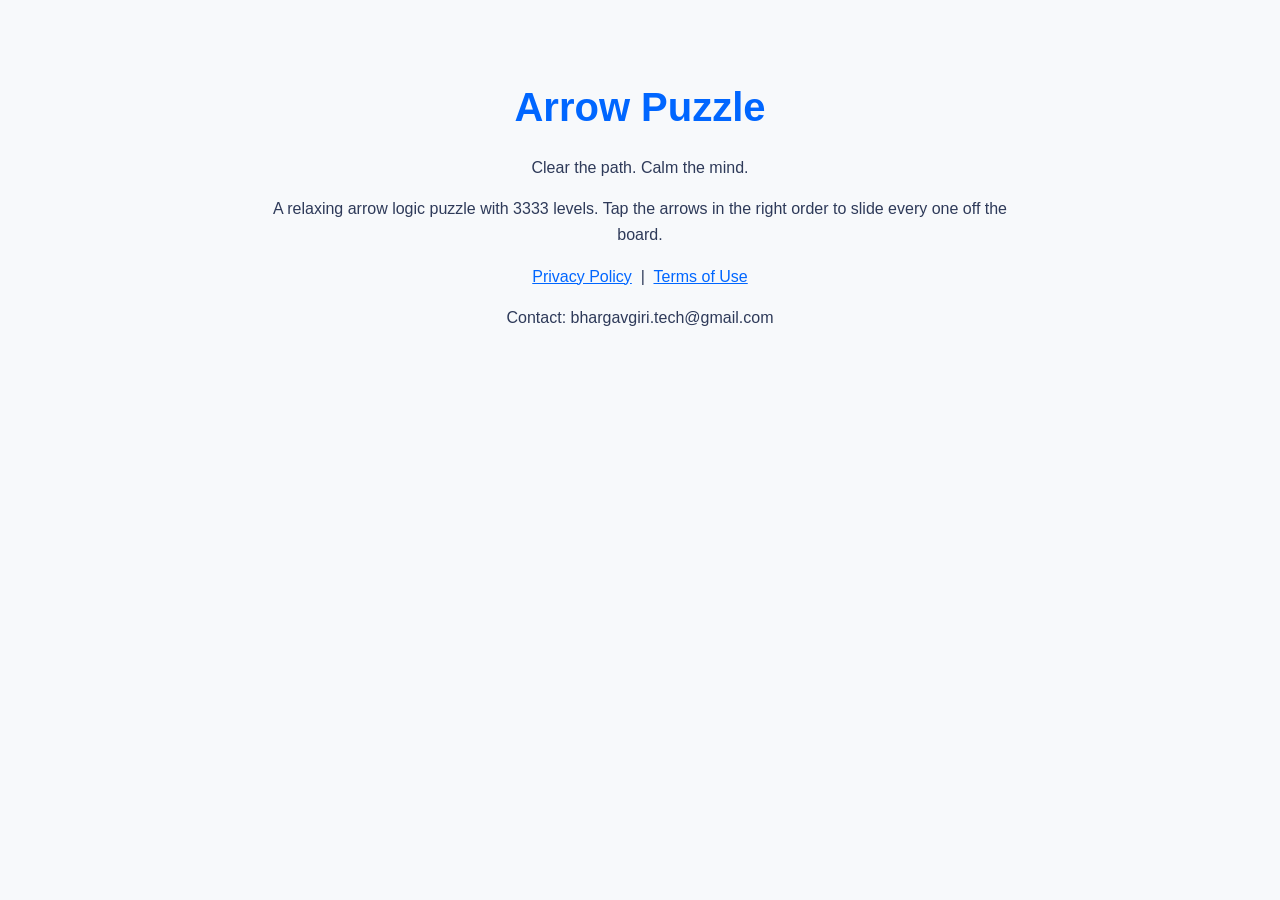
==== index.html @ 563a59a1 "Add Arrow Puzzle website: privacy policy, terms of use, app-ads.txt Co-Authored-By: Claude Opus 5.5 " ====
<!DOCTYPE html>
<html lang="en">
<head>
<meta charset="utf-8">
<meta name="viewport" content="width=device-width, initial-scale=1">
<title>Arrow Puzzle: Escape Maze Game</title>
<style>
  body { font-family: -apple-system, "Segoe UI", Roboto, Arial, sans-serif; max-width: 760px; margin: 0 auto; padding: 48px 16px; line-height: 1.6; color: #2e3a59; background: #f7f9fb; text-align: center; }
  h1 { color: #0066ff; font-size: 40px; margin-bottom: 0; }
  a { color: #0066ff; }
</style>
</head>
<body>
<h1>Arrow Puzzle</h1>
<p>Clear the path. Calm the mind.</p>
<p>A relaxing arrow logic puzzle with 3333 levels. Tap the arrows in the right order to slide every one off the board.</p>
<p><a href="privacy-policy.html">Privacy Policy</a> &nbsp;|&nbsp; <a href="terms.html">Terms of Use</a></p>
<p>Contact: bhargavgiri.tech@gmail.com</p>
</body>
</html>
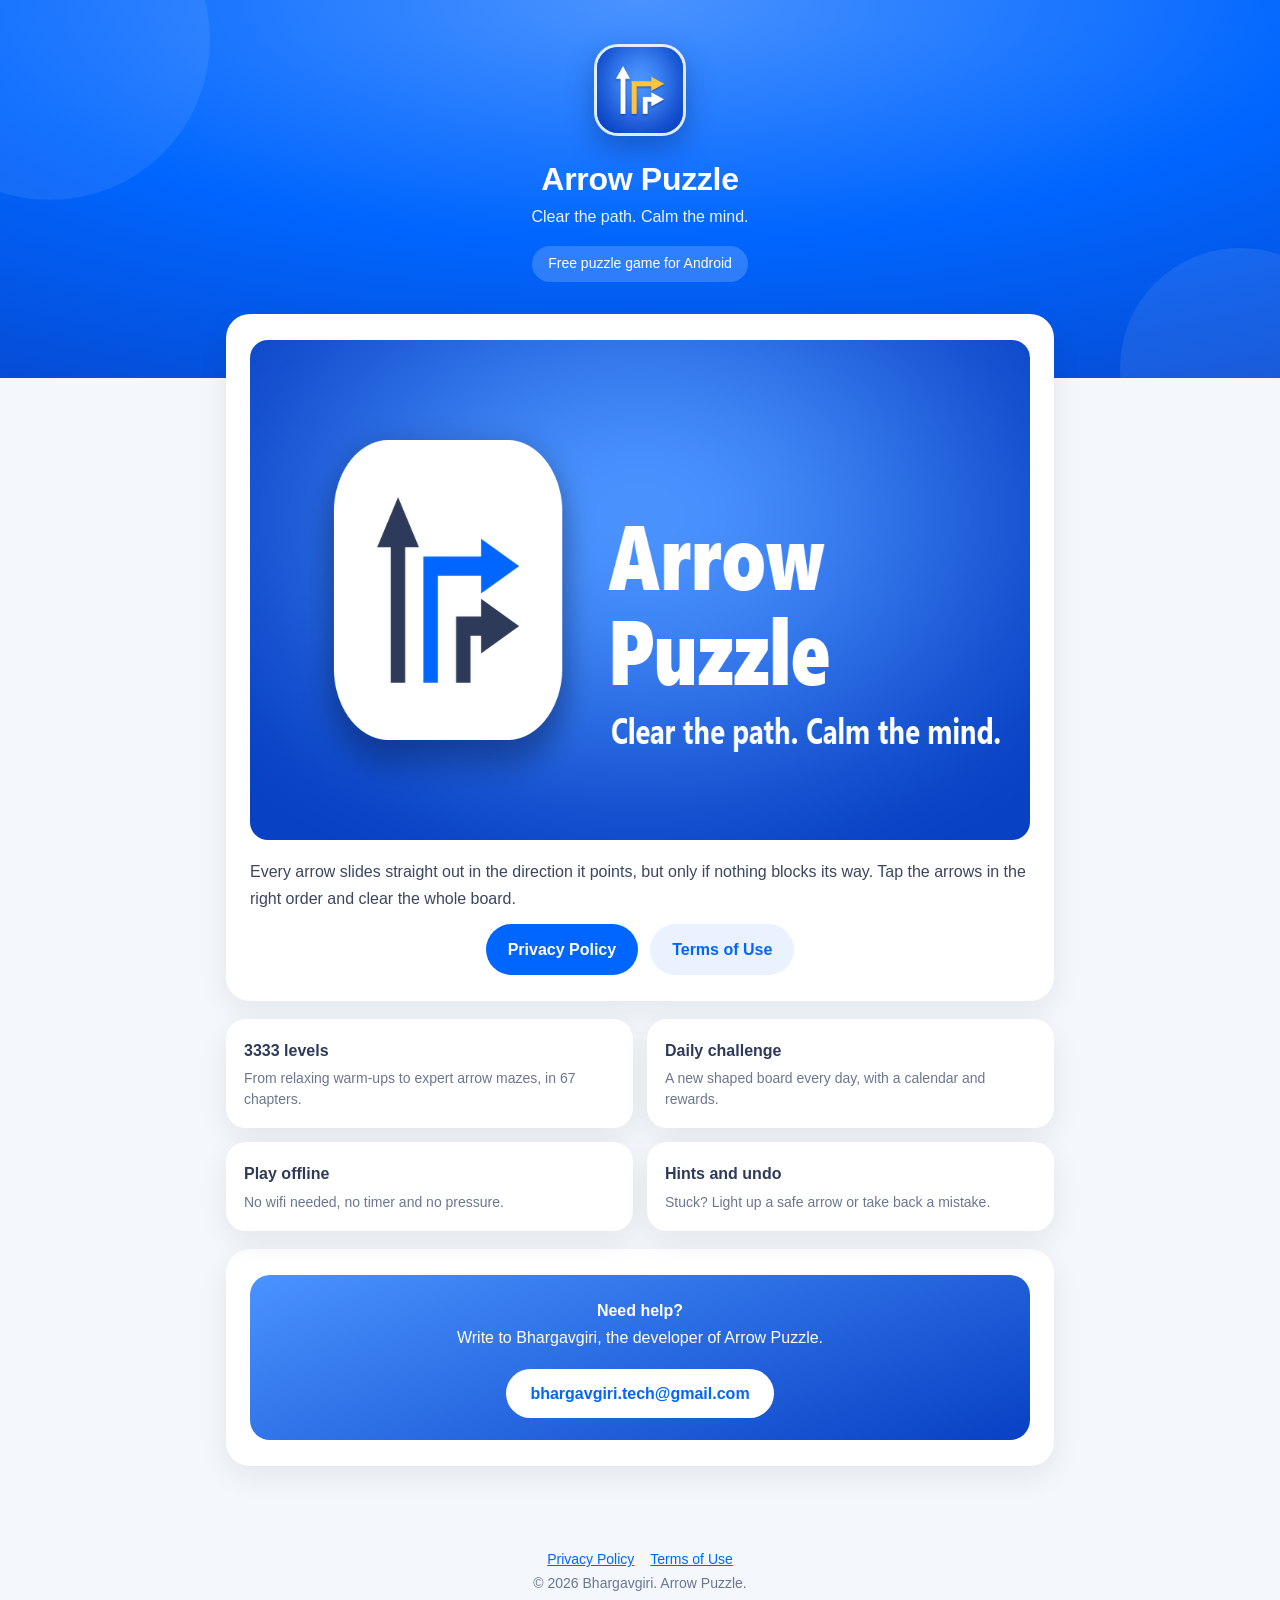
==== commit 2e5b22bc: "Redesign the site: shared styles, highlight cards, section badges, icon Co-Authored-By: Claude Opus " ====
--- a/index.html
+++ b/index.html
@@ -3,18 +3,64 @@
 <head>
 <meta charset="utf-8">
 <meta name="viewport" content="width=device-width, initial-scale=1">
+<meta name="description" content="Arrow Puzzle: a relaxing arrow escape puzzle with 3333 levels. Tap the arrows out in the right order.">
+<meta name="theme-color" content="#0066ff">
 <title>Arrow Puzzle: Escape Maze Game</title>
-<style>
-  body { font-family: -apple-system, "Segoe UI", Roboto, Arial, sans-serif; max-width: 760px; margin: 0 auto; padding: 48px 16px; line-height: 1.6; color: #2e3a59; background: #f7f9fb; text-align: center; }
-  h1 { color: #0066ff; font-size: 40px; margin-bottom: 0; }
-  a { color: #0066ff; }
-</style>
+<link rel="icon" href="icon.png">
+<link rel="stylesheet" href="style.css">
 </head>
 <body>
-<h1>Arrow Puzzle</h1>
-<p>Clear the path. Calm the mind.</p>
-<p>A relaxing arrow logic puzzle with 3333 levels. Tap the arrows in the right order to slide every one off the board.</p>
-<p><a href="privacy-policy.html">Privacy Policy</a> &nbsp;|&nbsp; <a href="terms.html">Terms of Use</a></p>
-<p>Contact: bhargavgiri.tech@gmail.com</p>
+
+<header class="hero">
+  <img class="icon" src="icon.png" alt="Arrow Puzzle icon" width="92" height="92">
+  <h1>Arrow Puzzle</h1>
+  <p>Clear the path. Calm the mind.</p>
+  <span class="pill">Free puzzle game for Android</span>
+</header>
+
+<main>
+
+<div class="card">
+  <img class="feature" src="feature.png" alt="Arrow Puzzle" width="1024" height="500">
+  <p>Every arrow slides straight out in the direction it points, but only if nothing blocks its way. Tap the arrows in the right order and clear the whole board.</p>
+  <div class="actions">
+    <a class="primary" href="privacy-policy.html">Privacy Policy</a>
+    <a href="terms.html">Terms of Use</a>
+  </div>
+</div>
+
+<div class="highlights">
+  <div class="highlight">
+    <h3>3333 levels</h3>
+    <p>From relaxing warm-ups to expert arrow mazes, in 67 chapters.</p>
+  </div>
+  <div class="highlight">
+    <h3>Daily challenge</h3>
+    <p>A new shaped board every day, with a calendar and rewards.</p>
+  </div>
+  <div class="highlight">
+    <h3>Play offline</h3>
+    <p>No wifi needed, no timer and no pressure.</p>
+  </div>
+  <div class="highlight">
+    <h3>Hints and undo</h3>
+    <p>Stuck? Light up a safe arrow or take back a mistake.</p>
+  </div>
+</div>
+
+<div class="card">
+  <div class="contact">
+    <p><strong>Need help?</strong><br>Write to Bhargavgiri, the developer of Arrow Puzzle.</p>
+    <a class="button" href="mailto:bhargavgiri.tech@gmail.com">bhargavgiri.tech@gmail.com</a>
+  </div>
+</div>
+
+</main>
+
+<footer>
+  <a href="privacy-policy.html">Privacy Policy</a><a href="terms.html">Terms of Use</a>
+  <p>&copy; 2026 Bhargavgiri. Arrow Puzzle.</p>
+</footer>
+
 </body>
 </html>
--- a/style.css
+++ b/style.css
@@ -0,0 +1,204 @@
+:root {
+  --blue: #0066ff;
+  --blue-dark: #0841c4;
+  --blue-light: #4a93ff;
+  --navy: #2e3a59;
+  --text: #3b465f;
+  --muted: #6b7690;
+  --bg: #f4f7fb;
+  --card: #ffffff;
+  --line: #e1e7f0;
+  --soft: #eaf2ff;
+  --gold: #ffc53d;
+}
+
+* { box-sizing: border-box; }
+html { scroll-behavior: smooth; }
+
+body {
+  margin: 0;
+  font-family: -apple-system, "Segoe UI", Roboto, Helvetica, Arial, sans-serif;
+  font-size: 16px;
+  line-height: 1.7;
+  color: var(--text);
+  background: var(--bg);
+}
+
+a { color: var(--blue); }
+
+/* ---------- Hero ---------- */
+.hero {
+  position: relative;
+  overflow: hidden;
+  background: radial-gradient(120% 140% at 50% 0%, var(--blue-light) 0%, var(--blue) 45%, var(--blue-dark) 100%);
+  color: #fff;
+  text-align: center;
+  padding: 44px 16px 96px;
+}
+
+.hero::before, .hero::after {
+  content: "";
+  position: absolute;
+  border-radius: 50%;
+  background: rgba(255, 255, 255, .08);
+}
+.hero::before { width: 320px; height: 320px; left: -110px; top: -120px; }
+.hero::after { width: 240px; height: 240px; right: -80px; bottom: -110px; }
+
+.hero .icon {
+  width: 92px;
+  height: 92px;
+  border-radius: 24px;
+  box-shadow: 0 12px 28px rgba(4, 30, 100, .35);
+  border: 3px solid rgba(255, 255, 255, .85);
+  position: relative;
+}
+.hero h1 { margin: 16px 0 4px; font-size: 32px; line-height: 1.2; letter-spacing: -.3px; position: relative; }
+.hero p { margin: 0; color: #fff; opacity: .92; position: relative; }
+
+.pill {
+  display: inline-block;
+  margin-top: 16px;
+  padding: 6px 16px;
+  border-radius: 999px;
+  background: rgba(255, 255, 255, .18);
+  color: #fff;
+  font-size: 14px;
+  position: relative;
+}
+
+/* ---------- Layout ---------- */
+main { max-width: 860px; margin: -64px auto 0; padding: 0 16px 56px; position: relative; }
+
+.card {
+  background: var(--card);
+  border-radius: 24px;
+  padding: 26px 24px;
+  box-shadow: 0 10px 30px rgba(27, 36, 56, .08);
+  margin-bottom: 18px;
+}
+
+/* ---------- Highlights ---------- */
+.highlights { display: grid; grid-template-columns: repeat(2, 1fr); gap: 14px; margin-bottom: 18px; }
+.highlight {
+  background: var(--card);
+  border-radius: 20px;
+  padding: 18px;
+  box-shadow: 0 10px 30px rgba(27, 36, 56, .08);
+}
+.highlight .badge {
+  width: 44px;
+  height: 44px;
+  border-radius: 14px;
+  background: var(--soft);
+  color: var(--blue);
+  display: flex;
+  align-items: center;
+  justify-content: center;
+  margin-bottom: 10px;
+}
+.highlight .badge svg { width: 24px; height: 24px; }
+.highlight h3 { margin: 0 0 4px; font-size: 16px; color: var(--navy); }
+.highlight p { margin: 0; font-size: 14px; line-height: 1.5; color: var(--muted); }
+
+/* ---------- Contents ---------- */
+.toc { display: flex; flex-wrap: wrap; gap: 8px; margin: 4px 0 0; padding: 0; list-style: none; }
+.toc a {
+  display: block;
+  padding: 6px 14px;
+  border-radius: 999px;
+  background: var(--soft);
+  color: var(--blue);
+  font-size: 14px;
+  text-decoration: none;
+}
+.toc a:hover { background: var(--blue); color: #fff; }
+
+/* ---------- Sections ---------- */
+section { padding-top: 6px; scroll-margin-top: 16px; }
+section + section { margin-top: 26px; padding-top: 26px; border-top: 1px solid var(--line); }
+
+h2 {
+  display: flex;
+  align-items: center;
+  gap: 12px;
+  margin: 0 0 10px;
+  font-size: 20px;
+  line-height: 1.3;
+  color: var(--navy);
+}
+h2 .num {
+  flex: 0 0 auto;
+  width: 34px;
+  height: 34px;
+  border-radius: 11px;
+  background: linear-gradient(160deg, var(--blue-light), var(--blue-dark));
+  color: #fff;
+  font-size: 15px;
+  display: flex;
+  align-items: center;
+  justify-content: center;
+}
+
+p { margin: 0 0 12px; }
+ul { margin: 0 0 12px; padding-left: 22px; }
+li { margin-bottom: 6px; }
+li::marker { color: var(--blue); }
+
+.note {
+  background: var(--soft);
+  border-left: 4px solid var(--blue);
+  border-radius: 12px;
+  padding: 12px 16px;
+  margin: 12px 0;
+}
+.note p:last-child { margin-bottom: 0; }
+
+.table-wrap { overflow-x: auto; margin: 12px 0; border: 1px solid var(--line); border-radius: 14px; }
+table { border-collapse: collapse; width: 100%; font-size: 15px; }
+th, td { padding: 11px 14px; text-align: left; vertical-align: top; border-bottom: 1px solid var(--line); }
+tr:last-child td { border-bottom: 0; }
+th { background: var(--soft); color: var(--navy); font-weight: 600; }
+
+.contact {
+  background: linear-gradient(160deg, var(--blue-light), var(--blue-dark));
+  color: #fff;
+  border-radius: 20px;
+  padding: 22px;
+  text-align: center;
+}
+.contact p { color: #fff; }
+.contact a.button {
+  display: inline-block;
+  margin-top: 6px;
+  padding: 11px 24px;
+  border-radius: 999px;
+  background: #fff;
+  color: var(--blue);
+  font-weight: 600;
+  text-decoration: none;
+}
+
+.meta { color: var(--muted); font-size: 14px; }
+
+footer { text-align: center; color: var(--muted); font-size: 14px; padding: 8px 16px 40px; }
+footer a { margin: 0 8px; }
+
+/* ---------- Home page ---------- */
+.actions { display: flex; flex-wrap: wrap; gap: 12px; justify-content: center; margin-top: 8px; }
+.actions a {
+  padding: 12px 22px;
+  border-radius: 999px;
+  background: var(--soft);
+  color: var(--blue);
+  font-weight: 600;
+  text-decoration: none;
+}
+.actions a.primary { background: var(--blue); color: #fff; }
+.feature { width: 100%; border-radius: 18px; display: block; margin-bottom: 18px; }
+
+@media (max-width: 560px) {
+  .highlights { grid-template-columns: 1fr; }
+  .hero h1 { font-size: 27px; }
+  .card { padding: 22px 18px; }
+}
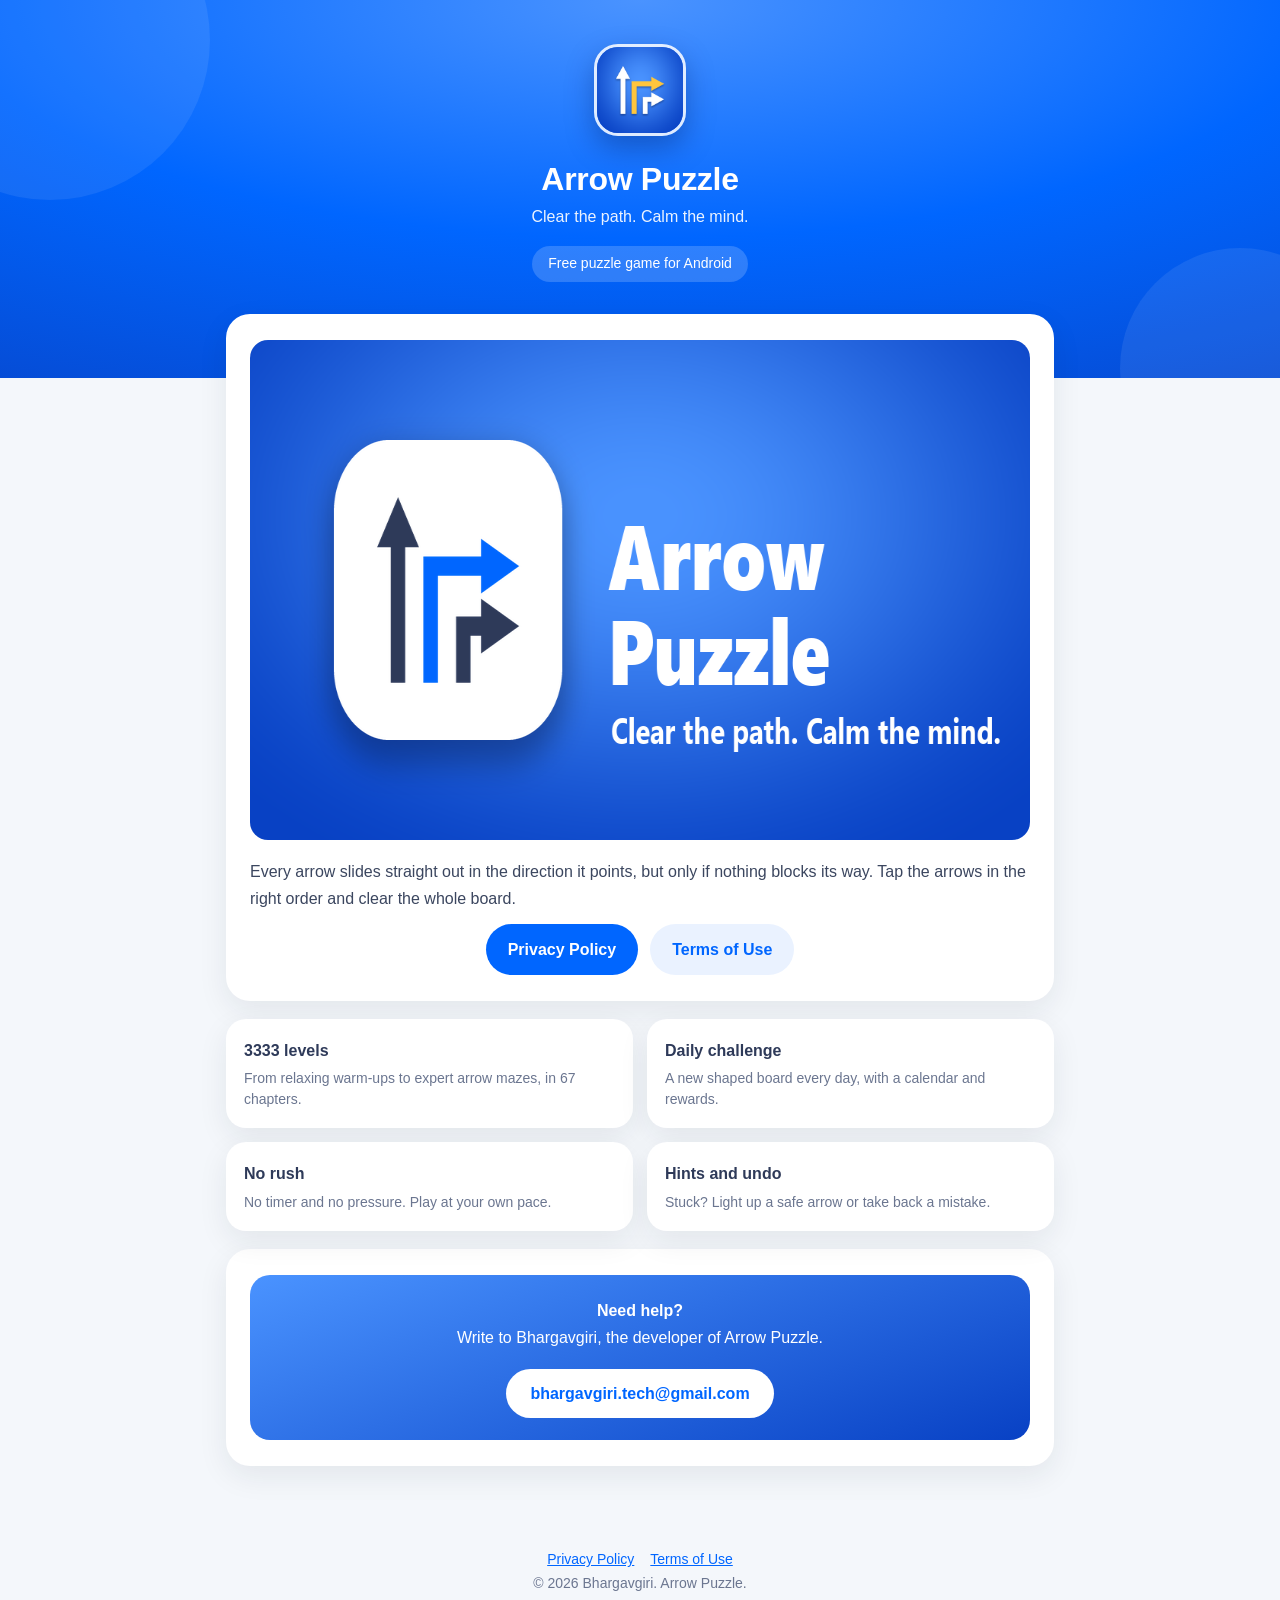
==== commit 6faa2916: "Home page: drop the offline claim now that the game needs a connection Co-Authored-By: Claude Opus 5" ====
--- a/index.html
+++ b/index.html
@@ -39,8 +39,8 @@
     <p>A new shaped board every day, with a calendar and rewards.</p>
   </div>
   <div class="highlight">
-    <h3>Play offline</h3>
-    <p>No wifi needed, no timer and no pressure.</p>
+    <h3>No rush</h3>
+    <p>No timer and no pressure. Play at your own pace.</p>
   </div>
   <div class="highlight">
     <h3>Hints and undo</h3>
